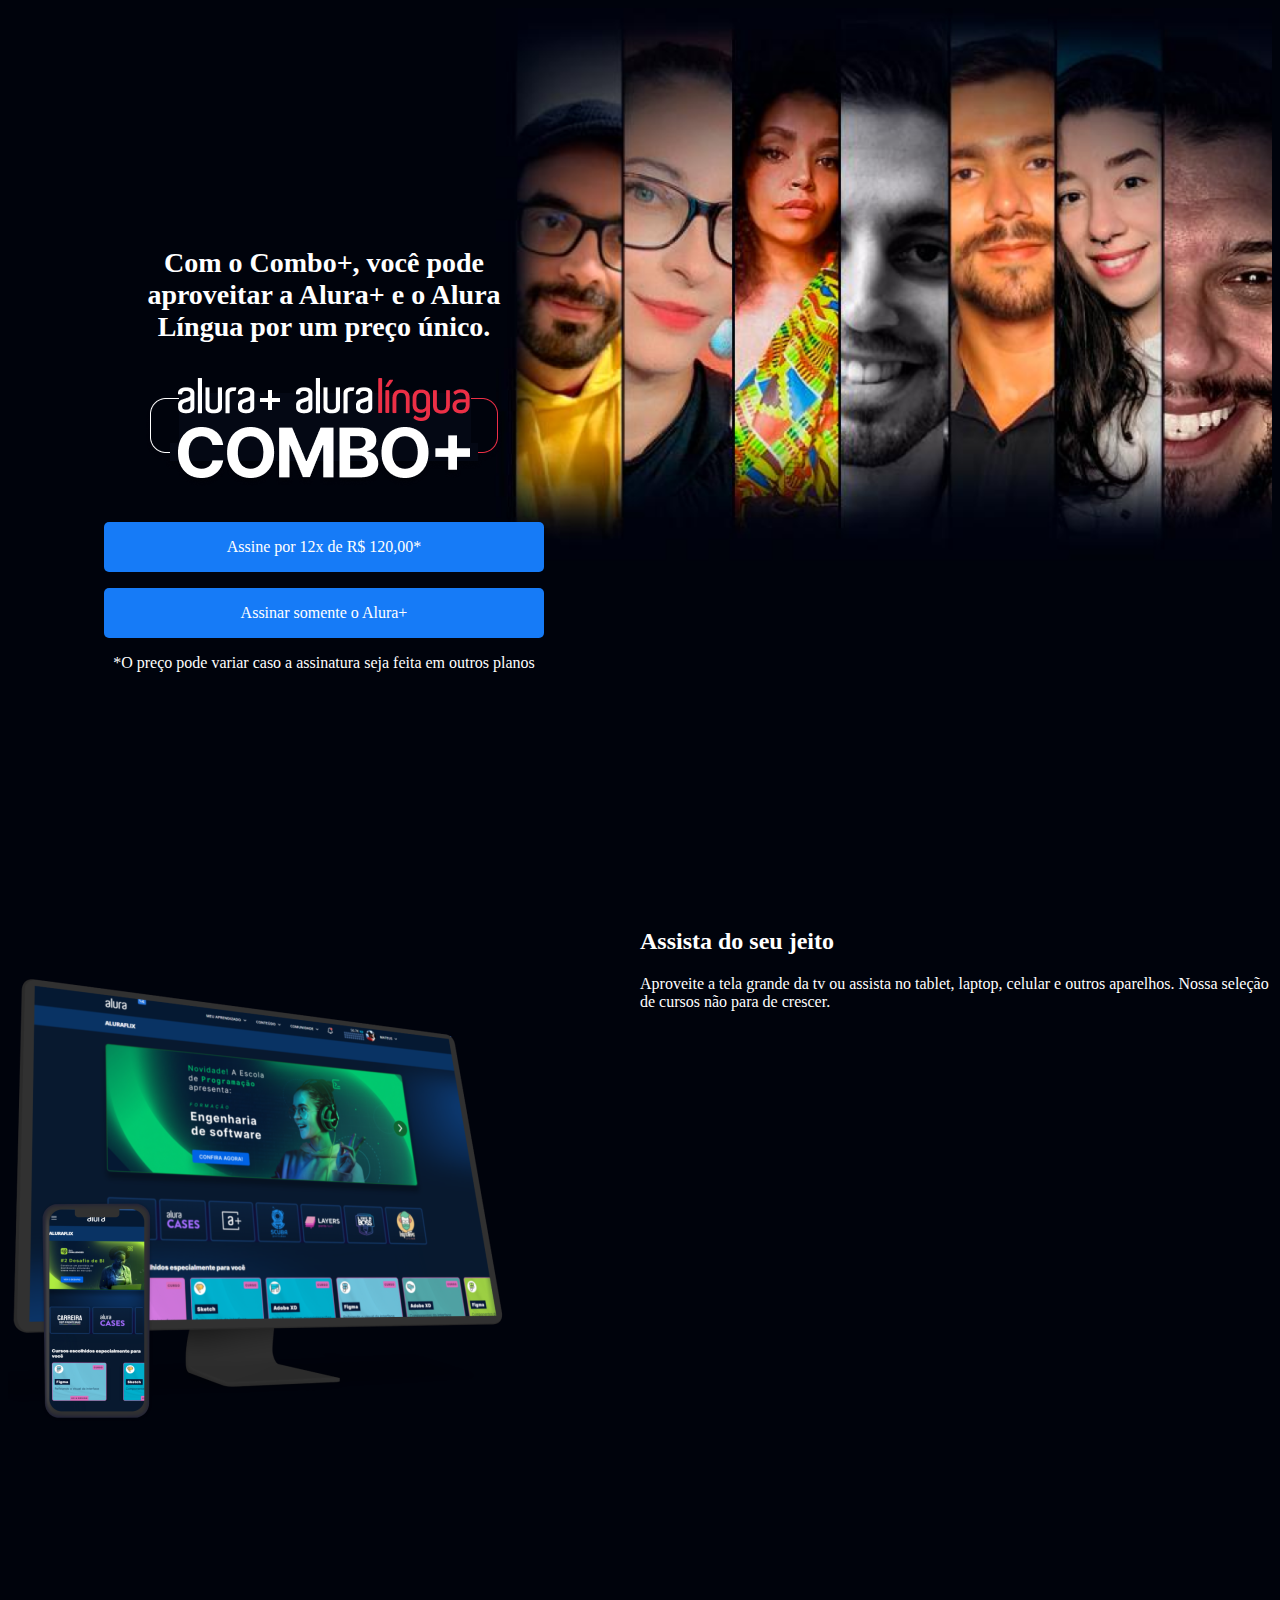
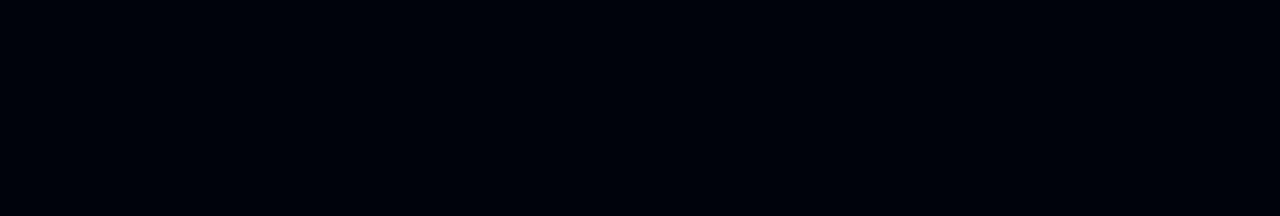
==== APJamily/index.html @ 6c888c54 "Add files via upload" ====
<!DOCTYPE html>
<html lang="pt-br">
<head>

    <meta charset="UTF-8">
    <meta http-equiv="X-UA-Compatible" content="IE=edge">
    <meta name="viewport" content="width=device-width, initial-scale=1.0">
    <title> Alura Plus </title>
    <link rel="stylesheet" href="style.css">
</head>
<body>
    <section class="principal container">
        <div class="container__caixa">
            <h1 class="container__titulo"> Com o Combo+, você pode aproveitar a Alura+ e o Alura Língua por um preço único. </h1>
            <img src="img/Combo.png" alt="" class="container__imagem">
            <a href="www.alura.com.br" class="container__botao"> Assine por 12x de R$ 120,00*</a>
            <a href="www.alura.com.br" class="container__botao botao botao__secundario"> Assinar somente o Alura+ </a>
            <p class="container__botaoAviso">*O preço pode variar caso a assinatura seja feita em outros planos</p>
        </div>
    </section>

    <!-- segunda seção assista do seu jeito -->

    <section class="container secundario">
        <img src="img/Plataformas.png" alt="Plataformas" class="secundario__imagem">
        <div class="container__descricao">
            <h2 class="descricao__titulo"> Assista do seu jeito</h2>
            <p class="descricao__texto"> Aproveite a tela grande da tv ou assista no tablet, laptop, celular e outros aparelhos. Nossa seleção de cursos não para de crescer. </p>
        </div>
    </section>
    
</body>
</html>
---- APJamily/style.css ----
:root {
 --branco-principal: #FFFFFF;
 --cinza-secundario: #C0C0C0;
 --botao-azul: #167BF7;
 --cor-de-fundo: #00030C;
}

body{
    background-color: var(--cor-de-fundo);
    color: var(--branco-principal);
    font-family: var(--fonte-principal);
    font-size: 16px;
    font-weight: 400;
}

*{ margin: 15;
padding: 10; }

.principal {
    background-image: url("img/Background.png");
    background-repeat: no-repeat;
    background-size: contain;
    align-items: center;
    text-align: center;
}

.container {
    height: 100vh;
    display: grid;
    grid-template-columns: 50% 50%;
}

.container__botao {
    background-color: var(--botao-azul);
    border-radius: 5px;
    padding: 1em;
    color: var(--branco-principal);
    display: block;
    text-decoration: none;     
margin-bottom: 1em;
}

.botao_secundario {
    background-color: transparent;
    border: 2px solid var(--branco-principal)
  }

  .container__aviso {
    font-size: 12px;
    color: var(--cinza-secundario);
}

.container__titulo {
    font-size: 28px;
    font-weight: 700;
}

.container__imagem {
    margin: 1em 0 2em 0;
}


.container__caixa {
    margin: 0 6em;
}
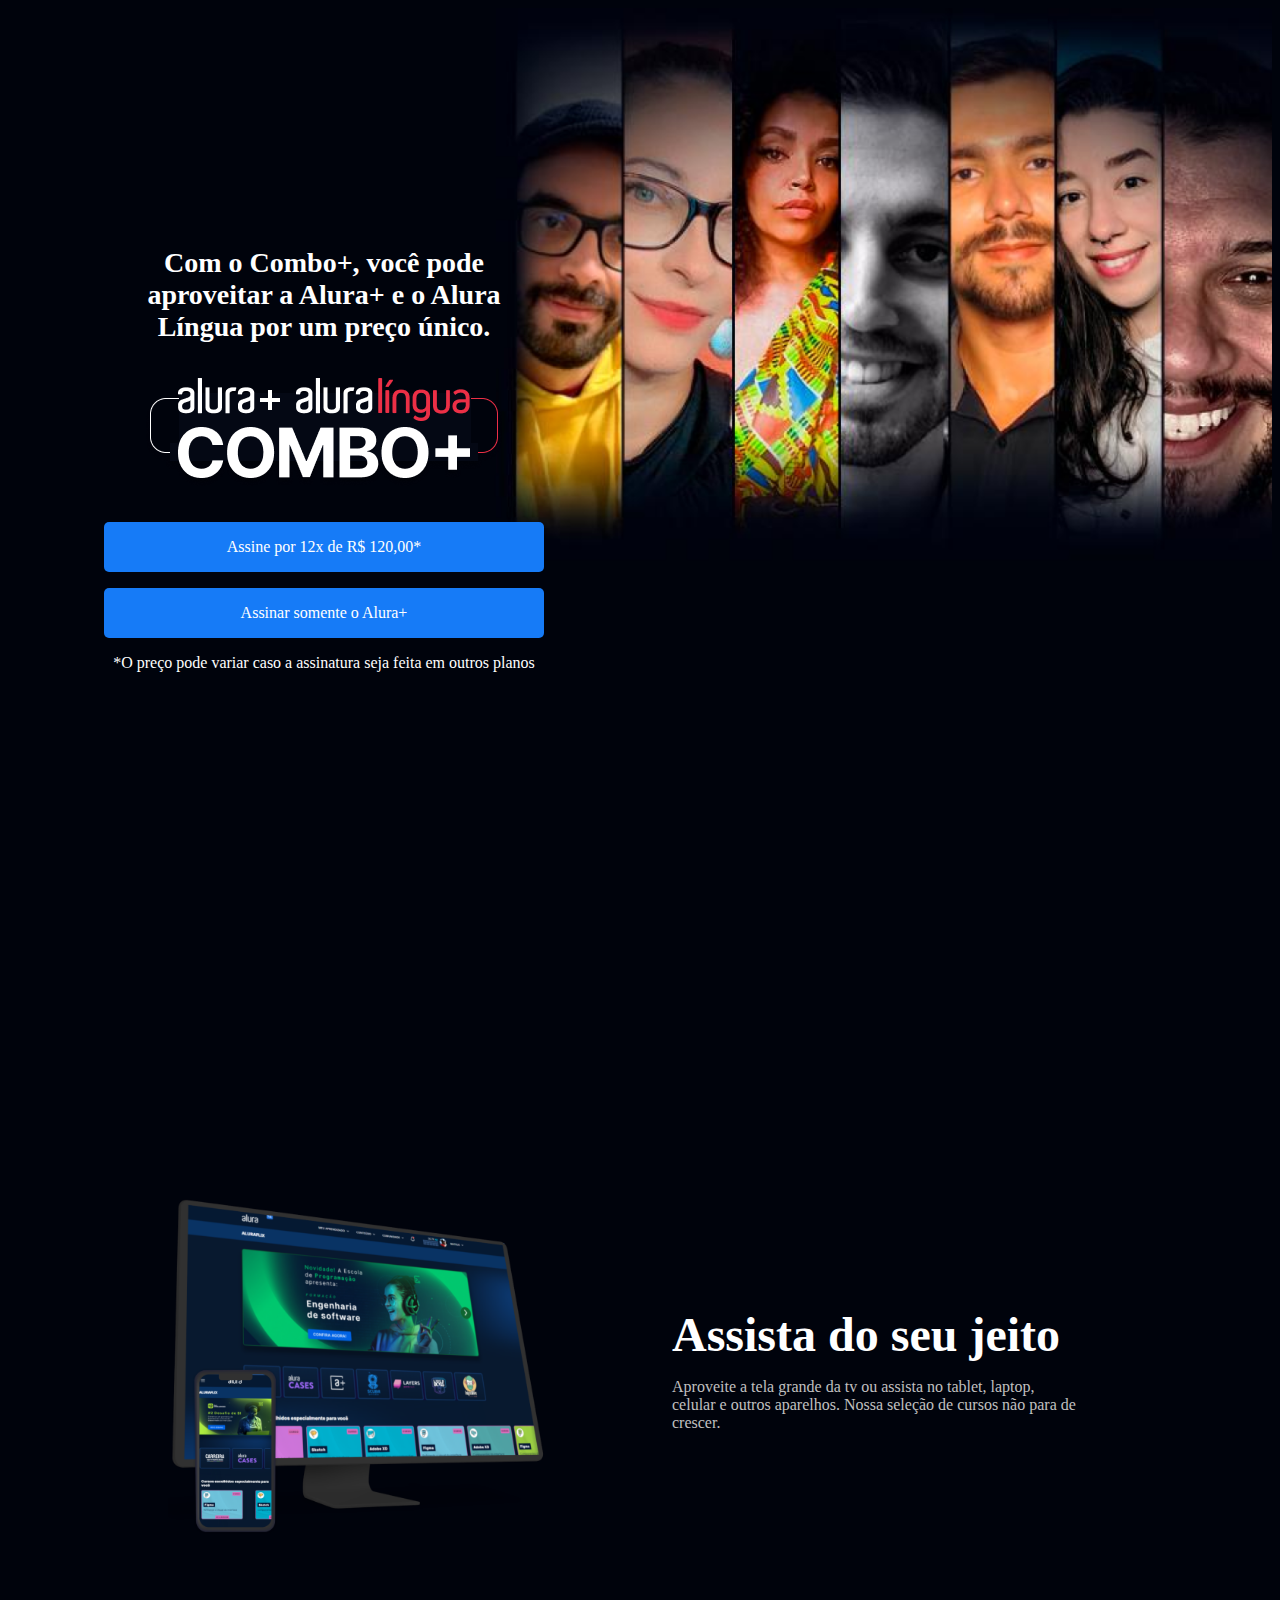
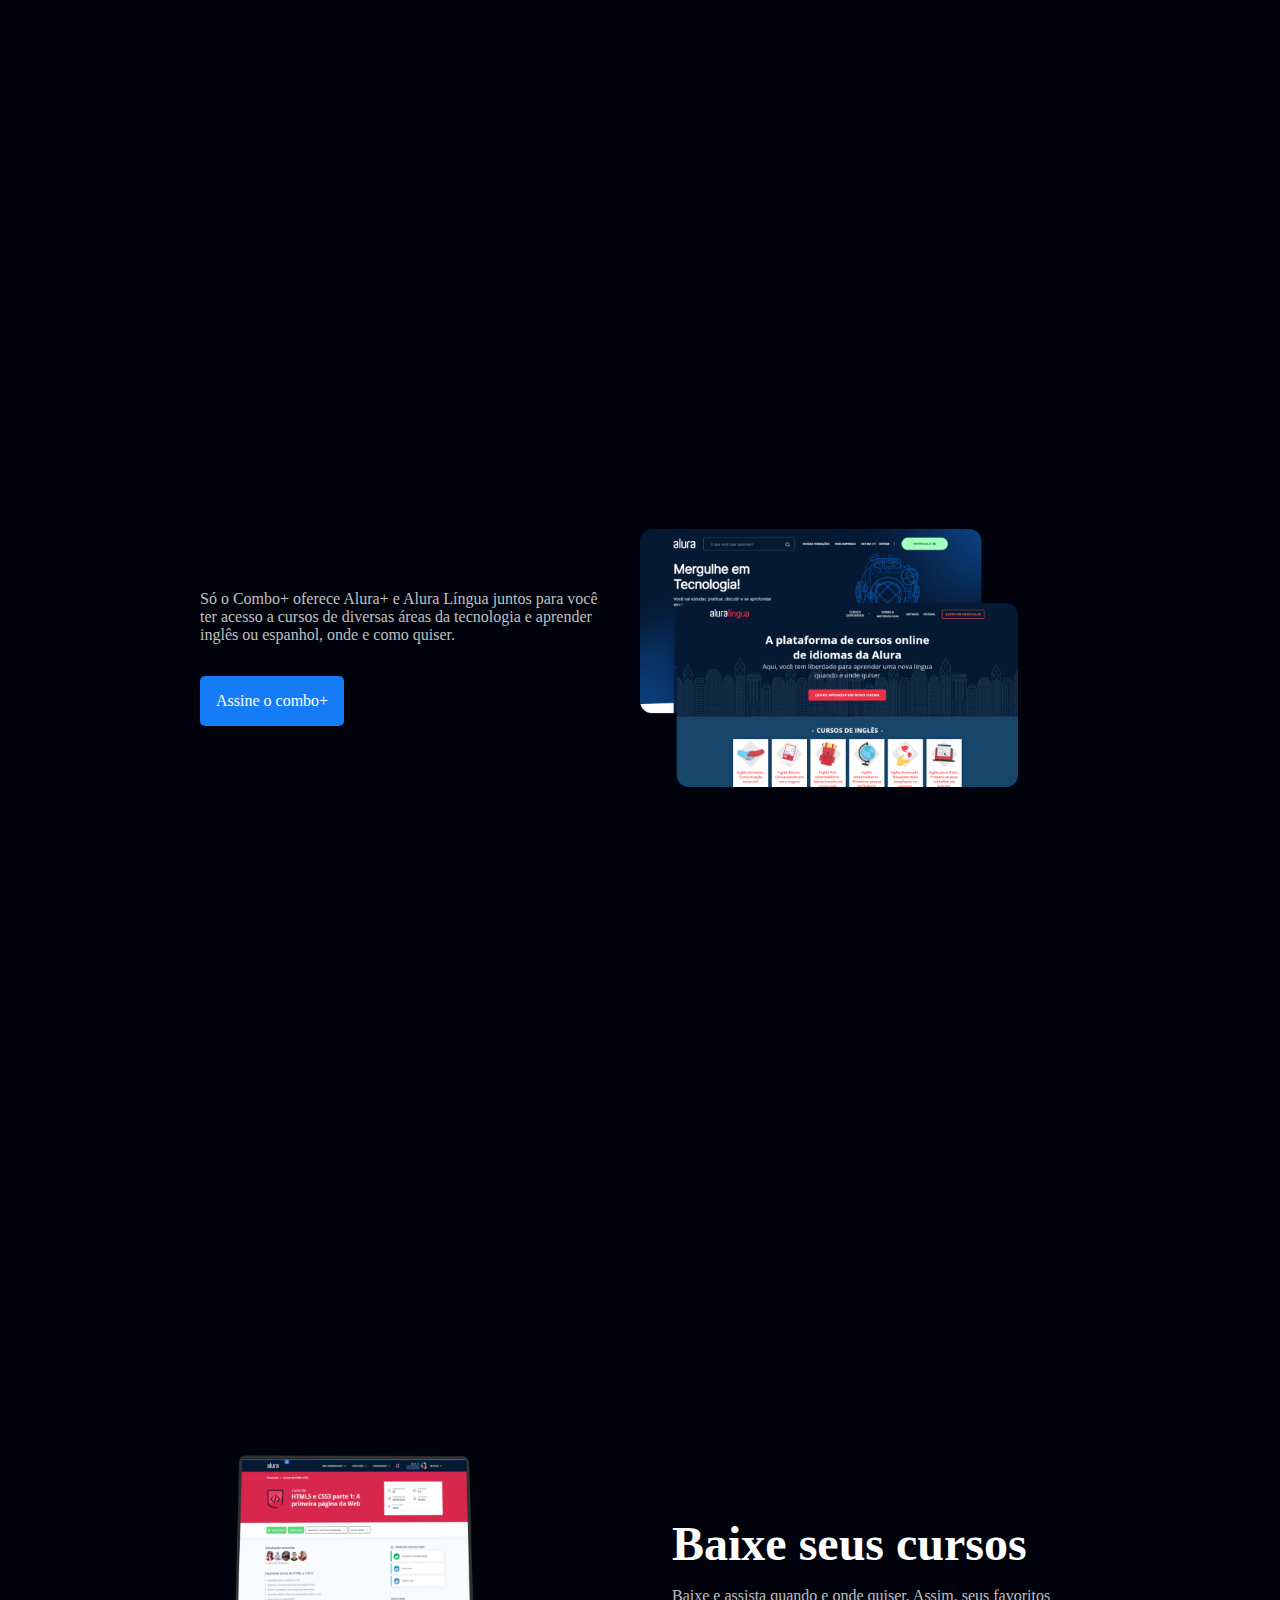
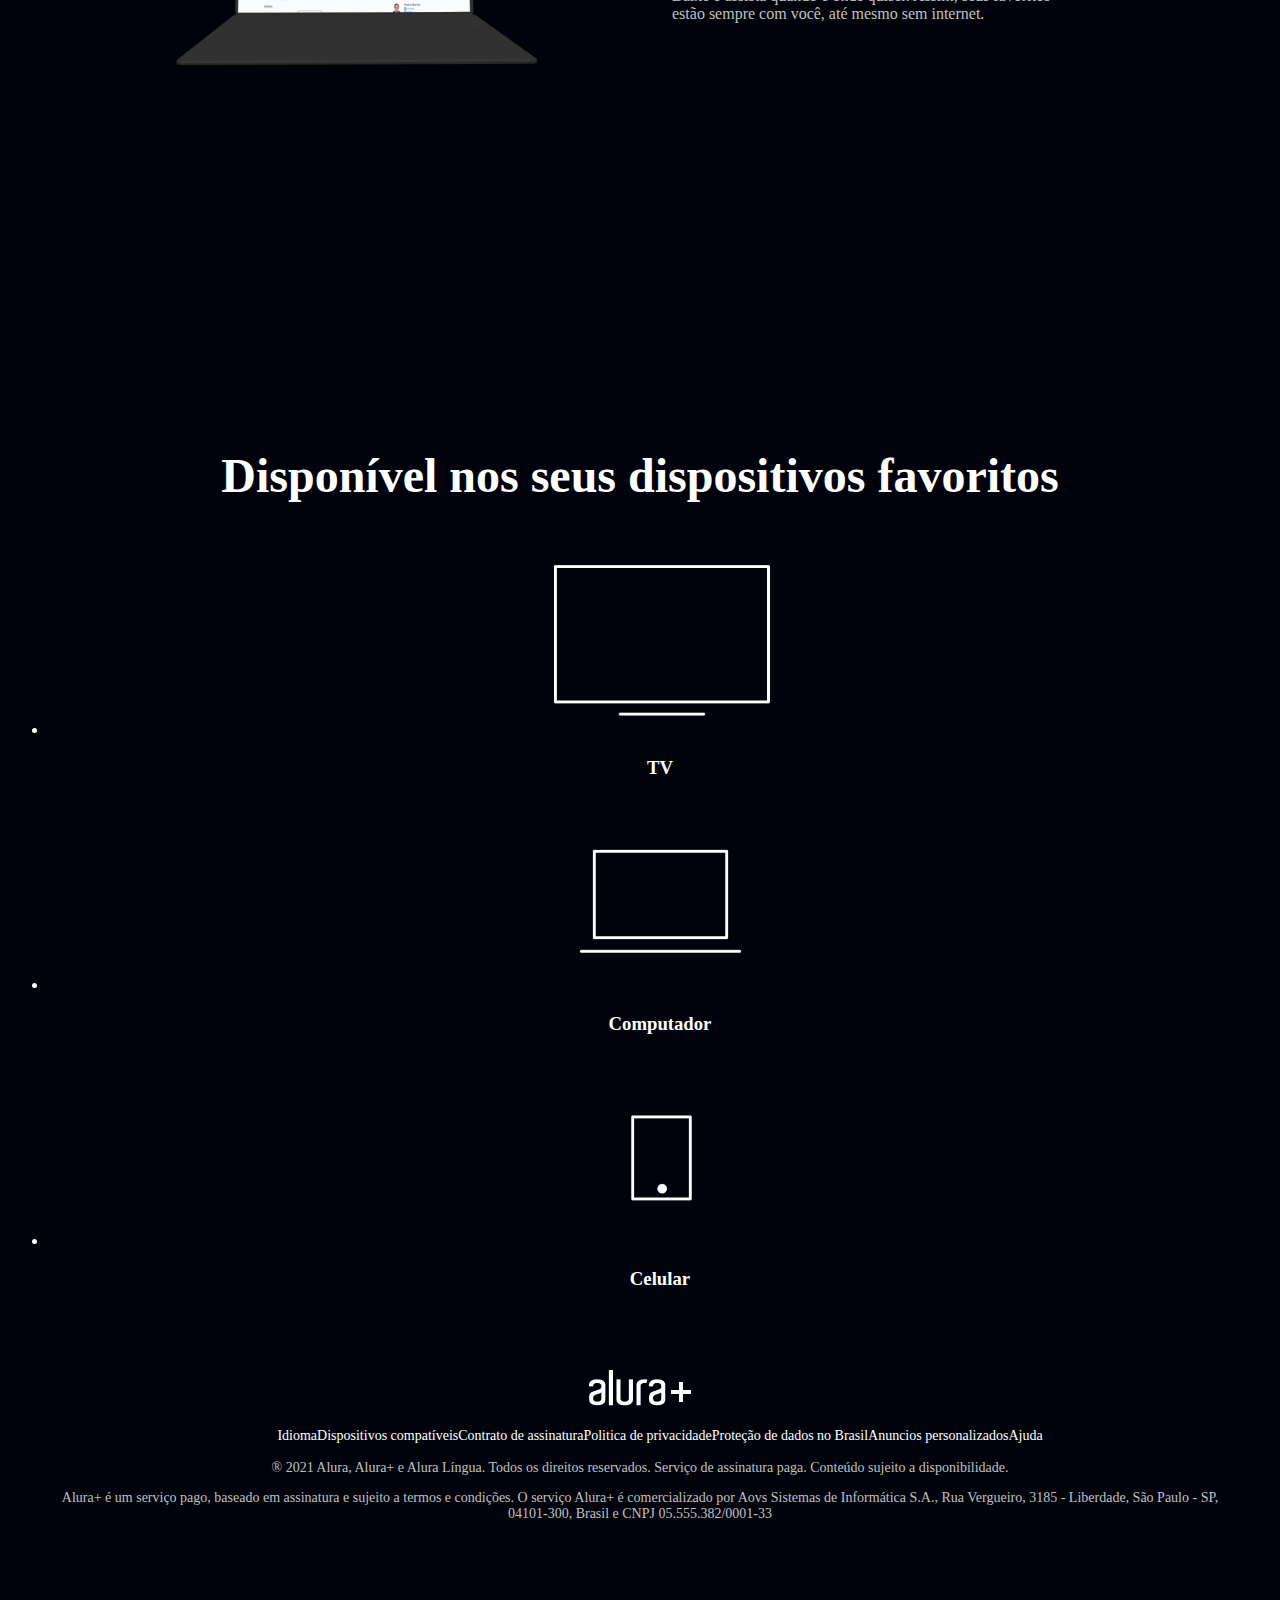
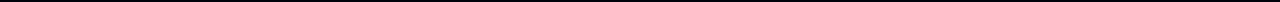
==== commit 07f54020: "Add files via upload" ====
--- a/APJamily/index.html
+++ b/APJamily/index.html
@@ -19,6 +19,9 @@
         </div>
     </section>
 
+
+
+
     <!-- segunda seção assista do seu jeito -->
 
     <section class="container secundario">
@@ -28,6 +31,97 @@
             <p class="descricao__texto"> Aproveite a tela grande da tv ou assista no tablet, laptop, celular e outros aparelhos. Nossa seleção de cursos não para de crescer. </p>
         </div>
     </section>
-    
+
+
+
+      <!-- terceira seção: seção telas  -->
+<section class="container secundario">
+    <div class="container__descricao">
+        <p class="descricao__texto">
+            Só o Combo+ oferece Alura+ e Alura Língua juntos para você ter acesso a cursos de diversas áreas da
+            tecnologia e aprender inglês ou espanhol, onde e como quiser.
+        </p>
+        <a href="#" class="container__botao secundario__botao"> Assine o combo+</a>
+    </div>
+    <img src="img/telas.png" alt="diferentes telas" class="secundario__imagem">
+</section>
+
+
+
+<!-- quarta seção: baixe seus cursos  -->
+
+<section class="container secundario">
+    <img src="img/Notebook.png"
+  alt="Notebook com a página do curso"
+         class="secundario__imagem">
+   <div class="container__descricao">
+      <h2 class="descricao__titulo">    Baixe seus cursos   </h2>
+      <p class="descricao__texto">
+  Baixe e assista quando e onde quiser. Assim, seus favoritos estão sempre com você, até mesmo sem internet. </p>
+   </div>
+  </section>
+
+
+
+
+  <!--quinta seção: dispositivos-->
+
+  <section class="dispositivos">
+    <h2 class="dispositivos__titulo"> 
+    Disponível nos seus dispositivos favoritos </h2>
+    <ul class="dispositivos__lista">
+        <li>
+            <img src="img/tv.png" alt="ícone tv">
+            <h3> TV </h3>
+        </li>
+
+        <li>
+            <img src="img/computador.png" alt="ícone computador">
+            <h3> Computador </h3>
+        </li>
+
+        <li>
+            <img src="img/celular.png" alt="ícone celular">
+            <h3> Celular </h3>
+        </li>
+    </ul>
+  </section>
+
+  <!-- sexta seção: rodape -->
+
+
+<footer class="rodape">
+    <img src="img/Logo.png" alt="Alura+" class="rodape__logo">
+    <ul class="rodape__lista">
+        <li class="lista__link">
+            <a href="#">Idioma</a>
+        </li>
+        <li class="lista__link">
+            <a href="#">Dispositivos compatíveis</a>
+        </li>
+        <li class="lista__link">
+            <a href="#">Contrato de assinatura</a>
+        </li>
+        <li class="lista__link">
+            <a href="#">Politica de privacidade</a>
+        </li>
+        <li class="lista__link">
+            <a href="#">Proteção de dados no Brasil</a>
+        </li>
+        <li class="lista__link">
+            <a href="#">Anuncios personalizados</a>
+        </li>
+        <li class="lista__link">
+            <a href="#">Ajuda</a>
+        </li>
+    </ul>
+    <p class="rodape__texto">® 2021 Alura, Alura+ e Alura Língua. Todos os direitos reservados. Serviço de
+        assinatura paga. Conteúdo sujeito a disponibilidade.</p>
+    <p class="rodape__texto">Alura+ é um serviço pago, baseado em assinatura e sujeito a termos e condições. O
+        serviço Alura+ é comercializado por Aovs Sistemas de Informática S.A., Rua Vergueiro, 3185 - Liberdade, São
+        Paulo - SP, 04101-300, Brasil e CNPJ 05.555.382/0001-33</p>
+</footer>
+
+
 </body>
 </html>--- a/APJamily/style.css
+++ b/APJamily/style.css
@@ -63,3 +63,104 @@
 .container__caixa {
     margin: 0 6em;
 }
+
+.secundario__imagem{
+    width: 80%;
+}
+
+.secundario{
+    align-items: center;
+    margin: 0 10em;
+}
+
+/*seção SECUNDÁRIO */
+.secundario__imagem{
+    width: 80%;
+}
+
+.secundario{
+    align-items: center;
+    margin: 0 10em;
+}
+
+.descricao__titulo{
+    font-weight: 700;
+    font-size: 48px;
+    color: var(--branco-principal);
+    margin-bottom: 0.1em;
+}
+
+.descricao__texto{
+    color: var(--cinza-secundario);
+}
+
+.secundario__botao {
+    display: inline-block;
+    margin-top: 1em;
+}
+
+.container__descricao {
+    padding: 2em;
+}
+
+/*dispositivos*/
+
+.dispositivo__lista {
+    display: flex;
+    justify-content: center;
+    list-style-type: none;
+    margin: 5em 0;
+}
+
+.dispositivos {
+    text-align: center;
+}
+
+.dispositivos__titulo {
+    font-size: 48px;
+    color: var(--branco-principal)
+}
+
+.lista__item {
+    font-size: 32px;
+    color: var(--branco-principal);
+}
+
+/*rodape*/
+
+.rodape {
+    text-align: center;
+    margin: 5em 3em;
+}
+
+.rodape__lista {
+    display: flex;
+    justify-content: center;
+    list-style-type: none;
+    margin-top: 1em;
+}
+
+.lista__link a {
+    text-decoration: none;
+    color: var(--branco-principal);
+    font-size: 14px;
+}
+
+.rodape__texto {
+    margin: 1em 0;
+    color: var(--cinza-secundario);
+    font-size: 14px;
+}
+
+.lista__link a:hover {
+    color: var(--botao-azul);
+}
+
+.lista__link :active {
+    color: purple;
+}
+
+.container__botao:hover {
+    background-color: var(--botao-azul-efeito);
+    color: var(--cor-de-fundo);
+}
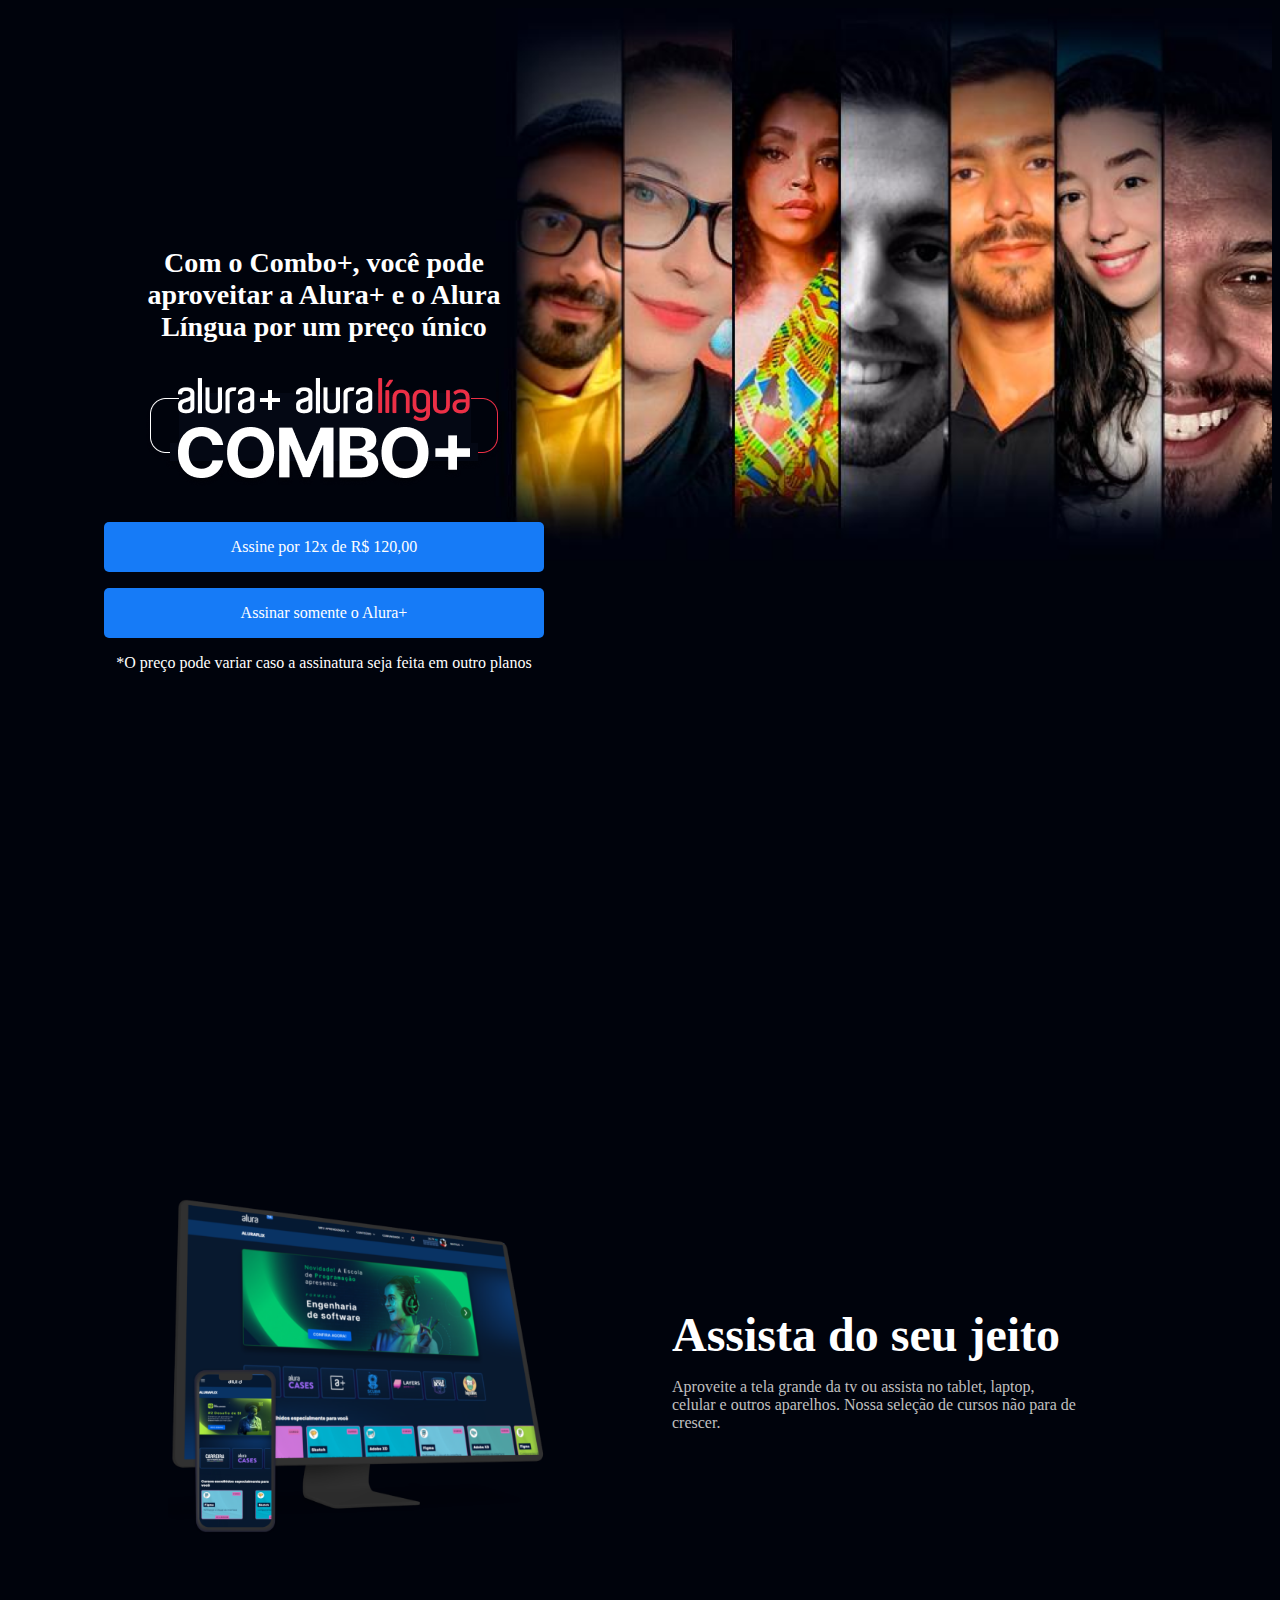
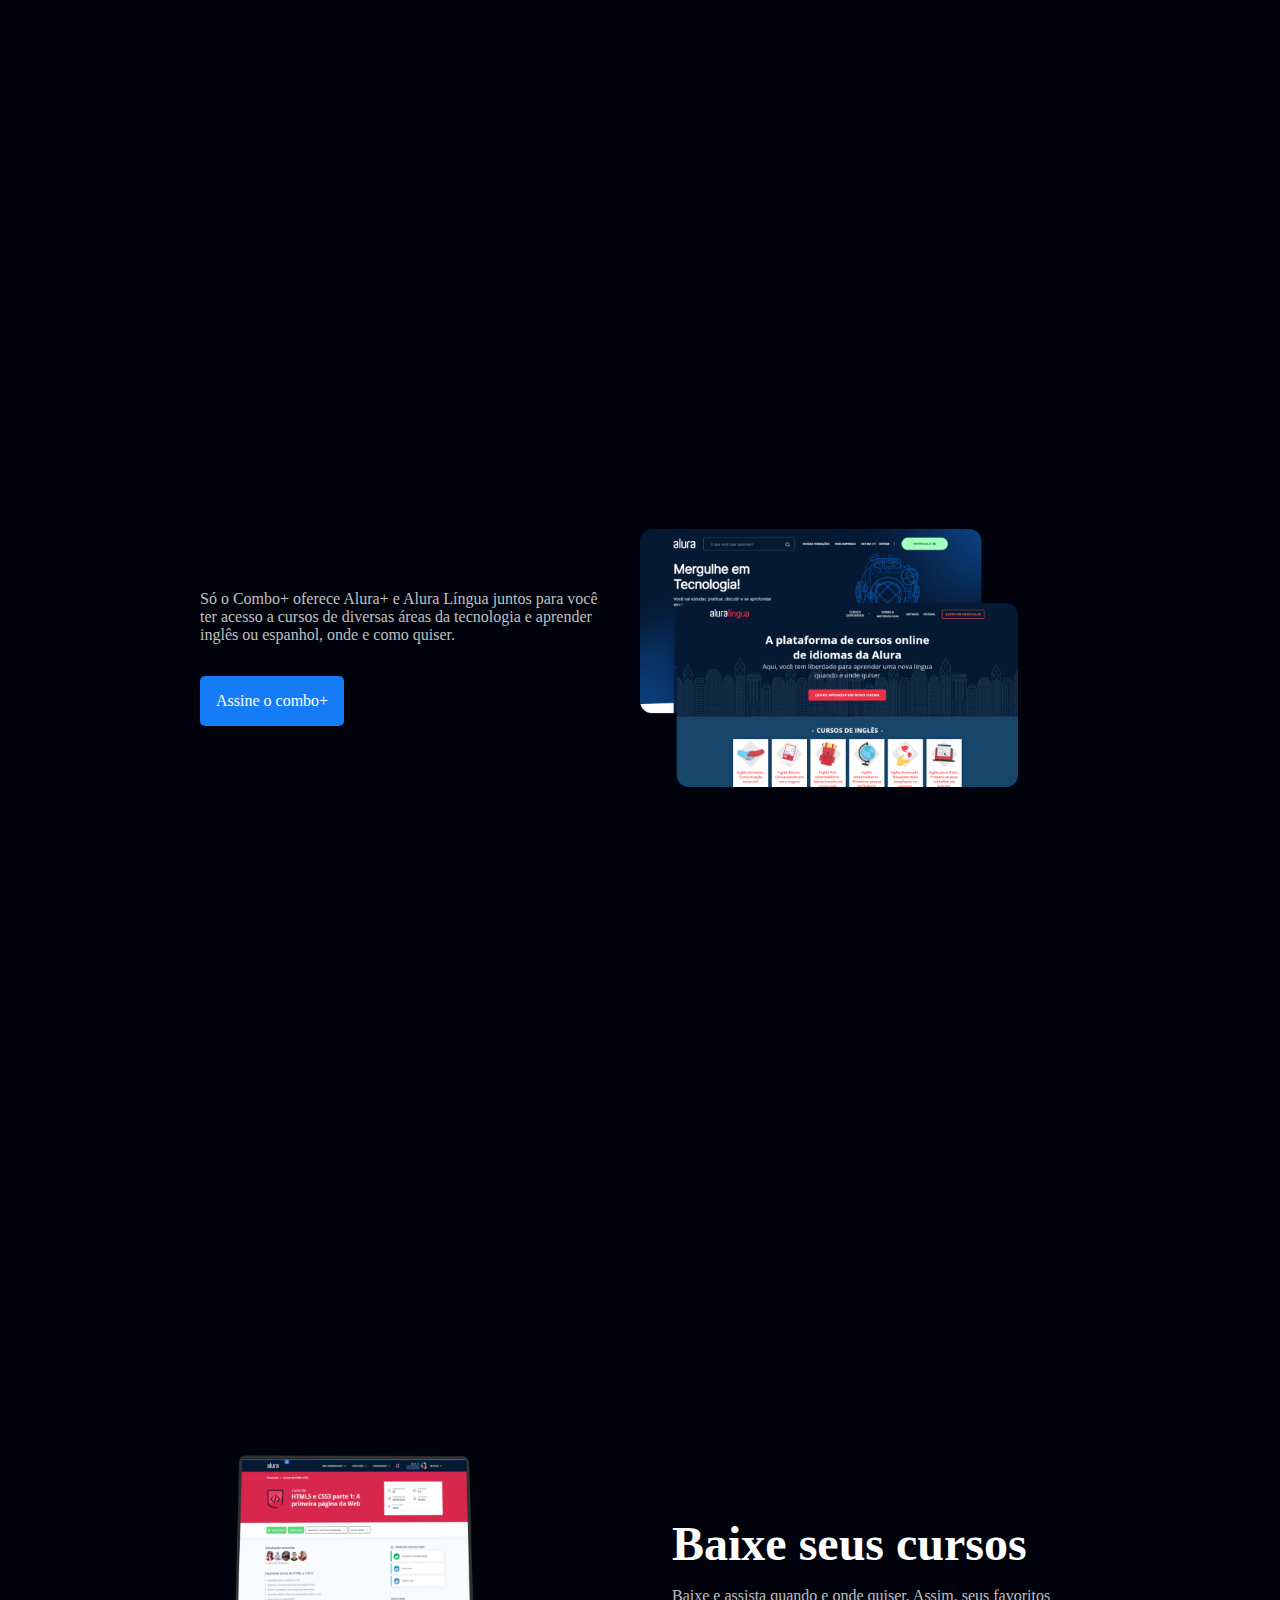
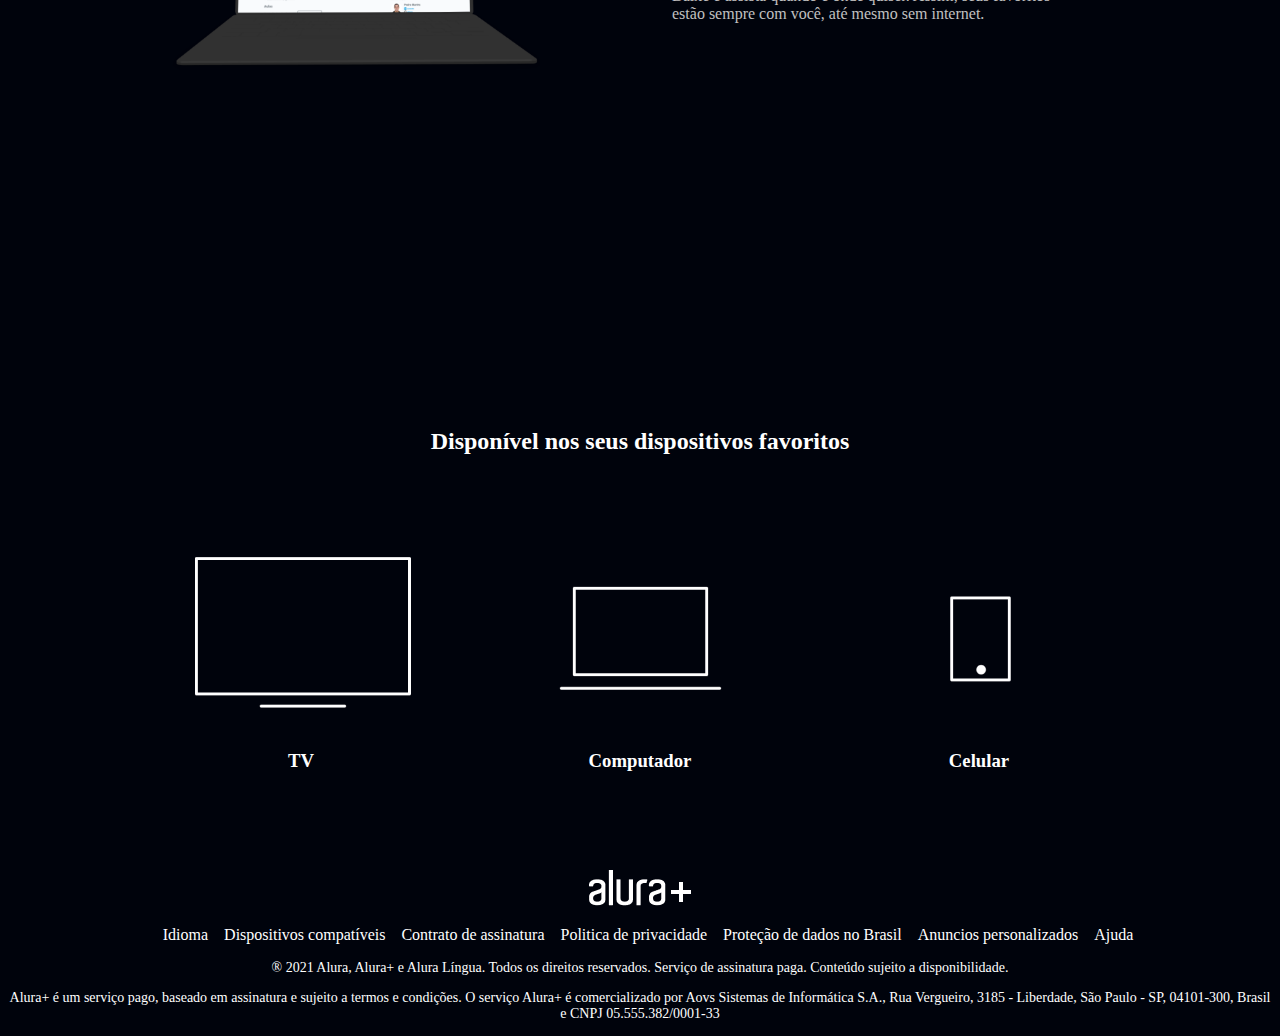
==== commit 9ff76ec1: "Add files via upload" ====
--- a/APJamily/index.html
+++ b/APJamily/index.html
@@ -1,7 +1,6 @@
 <!DOCTYPE html>
 <html lang="pt-br">
 <head>
-
     <meta charset="UTF-8">
     <meta http-equiv="X-UA-Compatible" content="IE=edge">
     <meta name="viewport" content="width=device-width, initial-scale=1.0">
@@ -11,19 +10,16 @@
 <body>
     <section class="principal container">
         <div class="container__caixa">
-            <h1 class="container__titulo"> Com o Combo+, você pode aproveitar a Alura+ e o Alura Língua por um preço único. </h1>
-            <img src="img/Combo.png" alt="" class="container__imagem">
-            <a href="www.alura.com.br" class="container__botao"> Assine por 12x de R$ 120,00*</a>
-            <a href="www.alura.com.br" class="container__botao botao botao__secundario"> Assinar somente o Alura+ </a>
-            <p class="container__botaoAviso">*O preço pode variar caso a assinatura seja feita em outros planos</p>
+            <h1 class="container__titulo"> Com o Combo+, você pode aproveitar a Alura+ e o Alura Língua por um preço único</h1>
+<img src="img/Combo.png" alt="" class="container__imagem">
+<a href="www.alura.com.br" class="container__botao"> Assine por 12x de R$ 120,00 </a>
+<a href="www.alura.com.br" class="container__botao botao botao__secundario"> Assinar somente o Alura+ </a>
+<p class="container__botaoAviso">*O preço pode variar caso a assinatura seja feita em outro planos</p>
         </div>
     </section>
 
 
-
-
     <!-- segunda seção assista do seu jeito -->
-
     <section class="container secundario">
         <img src="img/Plataformas.png" alt="Plataformas" class="secundario__imagem">
         <div class="container__descricao">
@@ -31,7 +27,6 @@
             <p class="descricao__texto"> Aproveite a tela grande da tv ou assista no tablet, laptop, celular e outros aparelhos. Nossa seleção de cursos não para de crescer. </p>
         </div>
     </section>
-
 
 
       <!-- terceira seção: seção telas  -->
@@ -47,11 +42,11 @@
 </section>
 
 
-
-<!-- quarta seção: baixe seus cursos  -->
+<!-- quarta seção: baixe seus cursos -->
 
 <section class="container secundario">
-    <img src="img/Notebook.png"
+    <img src="img/Notebook.png" class="secundario__imagem"
+
   alt="Notebook com a página do curso"
          class="secundario__imagem">
    <div class="container__descricao">
@@ -61,34 +56,32 @@
    </div>
   </section>
 
-
-
-
-  <!--quinta seção: dispositivos-->
+  
+  <!-- quinta seção dispositivos-->
 
   <section class="dispositivos">
-    <h2 class="dispositivos__titulo"> 
-    Disponível nos seus dispositivos favoritos </h2>
-    <ul class="dispositivos__lista">
+    <h2 class="dispositivos__título"> Disponível nos seus dispositivos favoritos </h2>
+    <ul class=" dispositivos__lista">
         <li>
             <img src="img/tv.png" alt="ícone tv">
             <h3> TV </h3>
         </li>
 
         <li>
-            <img src="img/computador.png" alt="ícone computador">
+            <img src="img/computador.png" alt="ícone Computador">
             <h3> Computador </h3>
         </li>
 
         <li>
-            <img src="img/celular.png" alt="ícone celular">
+            <img src="img/celular.png" alt="ícone Celular">
             <h3> Celular </h3>
         </li>
+
     </ul>
   </section>
 
-  <!-- sexta seção: rodape -->
 
+<!-- sexta seção: rodape -->
 
 <footer class="rodape">
     <img src="img/Logo.png" alt="Alura+" class="rodape__logo">
@@ -121,7 +114,6 @@
         serviço Alura+ é comercializado por Aovs Sistemas de Informática S.A., Rua Vergueiro, 3185 - Liberdade, São
         Paulo - SP, 04101-300, Brasil e CNPJ 05.555.382/0001-33</p>
 </footer>
-
-
-</body>
+  
+    </body>
 </html>--- a/APJamily/style.css
+++ b/APJamily/style.css
@@ -1,22 +1,26 @@
-:root {
- --branco-principal: #FFFFFF;
- --cinza-secundario: #C0C0C0;
- --botao-azul: #167BF7;
- --cor-de-fundo: #00030C;
+:root{
+    --branco-principal: #FFFFFF;
+    --cinza-secundario: #C0C0C0;
+    --botao-azul: #167BF7;
+    --cor-de-fundo: #00030C;
+    --botao-azul-efeito: #191970;
 }
 
 body{
-    background-color: var(--cor-de-fundo);
-    color: var(--branco-principal);
-    font-family: var(--fonte-principal);
+    background-color: var( --cor-de-fundo);
+    color: var( --branco-principal);
+    font-family: var( --font-principal);
     font-size: 16px;
     font-weight: 400;
 }
 
-*{ margin: 15;
-padding: 10; }
+*{
+margin: o;
+padding: 0;
+}
 
-.principal {
+
+.principal{
     background-image: url("img/Background.png");
     background-repeat: no-repeat;
     background-size: contain;
@@ -29,7 +33,6 @@
     display: grid;
     grid-template-columns: 50% 50%;
 }
-
 .container__botao {
     background-color: var(--botao-azul);
     border-radius: 5px;
@@ -54,26 +57,14 @@
     font-size: 28px;
     font-weight: 700;
 }
-
 .container__imagem {
     margin: 1em 0 2em 0;
 }
-
 
 .container__caixa {
     margin: 0 6em;
 }
 
-.secundario__imagem{
-    width: 80%;
-}
-
-.secundario{
-    align-items: center;
-    margin: 0 10em;
-}
-
-/*seção SECUNDÁRIO */
 .secundario__imagem{
     width: 80%;
 }
@@ -103,9 +94,7 @@
     padding: 2em;
 }
 
-/*dispositivos*/
-
-.dispositivo__lista {
+.dispositivos__lista{
     display: flex;
     justify-content: center;
     list-style-type: none;
@@ -113,42 +102,40 @@
 }
 
 .dispositivos {
-    text-align: center;
+    text-align: center;  
 }
 
-.dispositivos__titulo {
+.dispositivos__titulo{
     font-size: 48px;
-    color: var(--branco-principal)
+    color: var(--branco-principal);
+
 }
 
 .lista__item {
     font-size: 32px;
-    color: var(--branco-principal);
+    color:var(--branco-principal);
 }
 
-/*rodape*/
-
-.rodape {
-    text-align: center;
-    margin: 5em 3em;
+.rodape{
+    text-align:center;
+    margin: 5 em 3 em;
 }
 
-.rodape__lista {
+.rodape__lista{
     display: flex;
     justify-content: center;
     list-style-type: none;
     margin-top: 1em;
 }
 
-.lista__link a {
+.lista__link a{
     text-decoration: none;
     color: var(--branco-principal);
-    font-size: 14px;
+    margin-left: 1em;
 }
-
-.rodape__texto {
+.rodape__texto{
     margin: 1em 0;
-    color: var(--cinza-secundario);
+    color: var(--brnaco-principal);
     font-size: 14px;
 }
 
@@ -156,11 +143,11 @@
     color: var(--botao-azul);
 }
 
-.lista__link :active {
+.lista__link a:active {
     color: purple;
 }
 
 .container__botao:hover {
     background-color: var(--botao-azul-efeito);
-    color: var(--cor-de-fundo);
+    color: var (--cor-de-fundo);
 }
